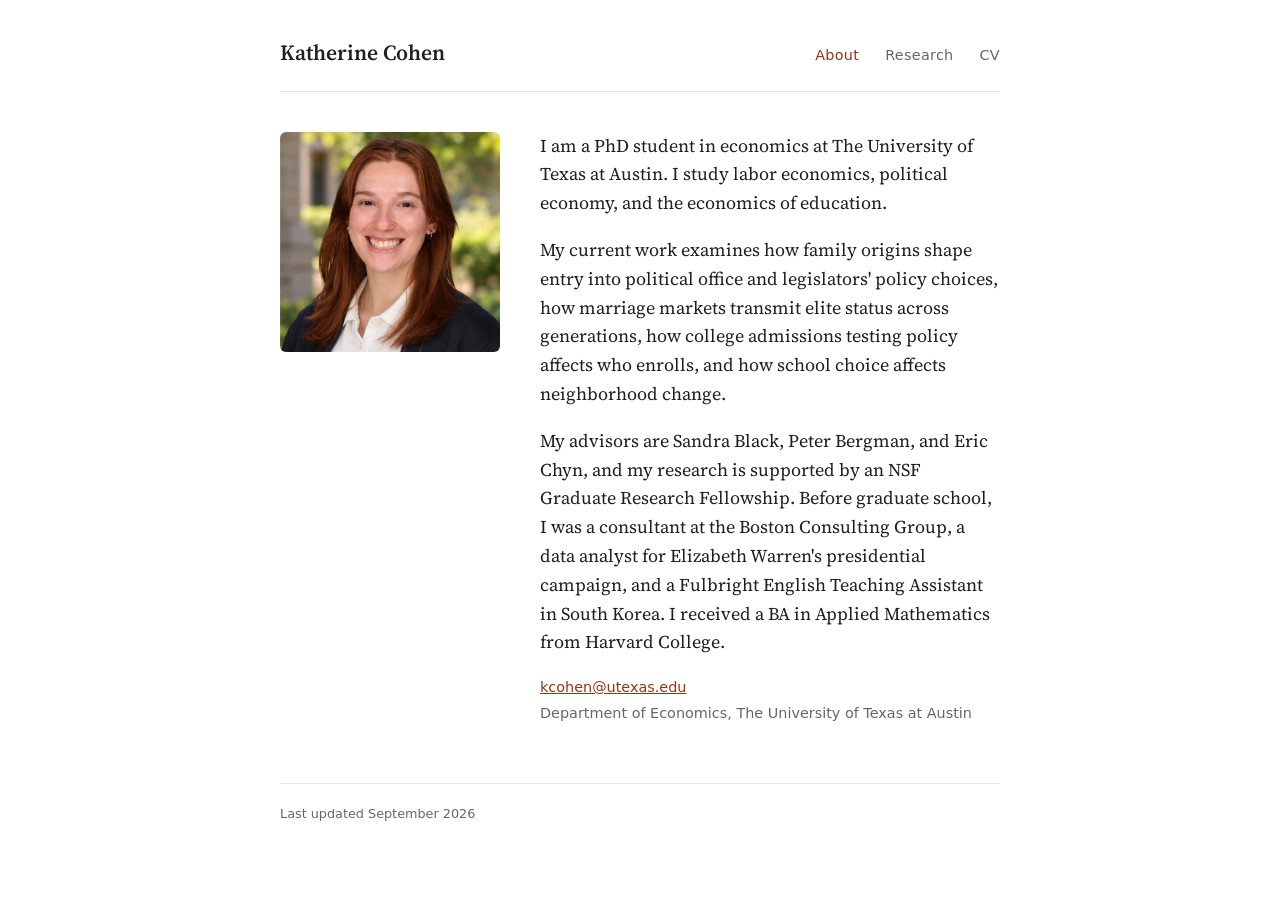
==== index.html @ c25a2d51 "Initial site" ====
<!doctype html>
<html lang="en">
<head>
  <meta charset="utf-8">
  <meta name="viewport" content="width=device-width, initial-scale=1">
  <title>Katherine Cohen</title>
  <meta name="description" content="Katherine Cohen, PhD student in economics at The University of Texas at Austin.">
  <link rel="preconnect" href="https://fonts.googleapis.com">
  <link href="https://fonts.googleapis.com/css2?family=Source+Serif+4:opsz,wght@8..60,400;8..60,600&display=swap" rel="stylesheet">
  <link rel="stylesheet" href="style.css">
</head>
<body>
<div class="wrap">
  <header>
    <a class="name" href="index.html">Katherine Cohen</a>
    <nav>
      <a href="index.html" aria-current="page">About</a>
      <a href="research.html">Research</a>
      <a href="assets/Cohen_CV.pdf">CV</a>
      <!-- <a href="hobbies.html">Hobbies</a> -->
    </nav>
  </header>

  <main>
    <section class="intro">
      <img src="assets/headshot.jpg" alt="Photo of Katherine Cohen">
      <div>
        <p>I am a PhD student in economics at The University of Texas at Austin. I study labor economics, political economy, and the economics of education.</p>
        <p>My current work examines how family origins shape entry into political office and legislators' policy choices, how marriage markets transmit elite status across generations, how college admissions testing policy affects who enrolls, and how school choice affects neighborhood change.</p>
        <p>My advisors are Sandra Black, Peter Bergman, and Eric Chyn, and my research is supported by an NSF Graduate Research Fellowship. Before graduate school, I was a consultant at the Boston Consulting Group, a data analyst for Elizabeth Warren's presidential campaign, and a Fulbright English Teaching Assistant in South Korea. I received a BA in Applied Mathematics from Harvard College.</p>
        <div class="contact">
          <a href="mailto:kcohen@utexas.edu">kcohen@utexas.edu</a><br>
          Department of Economics, The University of Texas at Austin
        </div>
      </div>
    </section>
  </main>

  <footer>Last updated September 2026</footer>
</div>
</body>
</html>
---- style.css ----
:root {
  --text: #1f1f1f;
  --muted: #666;
  --accent: #9a3412;
  --rule: #e5e5e5;
  --bg: #ffffff;
}
@media (prefers-color-scheme: dark) {
  :root {
    --text: #e8e6e3;
    --muted: #a3a3a3;
    --accent: #f0a37a;
    --rule: #333;
    --bg: #161616;
  }
}

* { box-sizing: border-box; }

body {
  margin: 0;
  background: var(--bg);
  color: var(--text);
  font-family: "Source Serif 4", Georgia, serif;
  font-size: 18px;
  line-height: 1.6;
}

.wrap {
  max-width: 760px;
  margin: 0 auto;
  padding: 0 20px;
}

/* Header and navigation */
header {
  display: flex;
  flex-wrap: wrap;
  justify-content: space-between;
  align-items: baseline;
  gap: 8px 24px;
  padding: 36px 0 20px;
  border-bottom: 1px solid var(--rule);
}
.name {
  font-size: 1.35rem;
  font-weight: 600;
  color: var(--text);
  text-decoration: none;
}
nav a {
  margin-left: 22px;
  color: var(--muted);
  text-decoration: none;
  font-family: system-ui, -apple-system, sans-serif;
  font-size: 0.9rem;
  letter-spacing: 0.02em;
}
nav a:first-child { margin-left: 0; }
nav a:hover, nav a[aria-current="page"] { color: var(--accent); }

main { padding: 40px 0 56px; }

a { color: var(--accent); }

/* Home page */
.intro {
  display: grid;
  grid-template-columns: 220px 1fr;
  gap: 40px;
  align-items: start;
}
.intro img {
  width: 100%;
  border-radius: 6px;
  display: block;
}
.intro p:first-child { margin-top: 0; }
.contact {
  font-family: system-ui, -apple-system, sans-serif;
  font-size: 0.9rem;
  color: var(--muted);
  margin-top: 14px;
  line-height: 1.8;
}
@media (max-width: 620px) {
  .intro { grid-template-columns: 1fr; gap: 24px; }
  .intro img { max-width: 200px; }
}

/* Research page */
h2 {
  font-size: 1.05rem;
  font-family: system-ui, -apple-system, sans-serif;
  text-transform: uppercase;
  letter-spacing: 0.08em;
  color: var(--muted);
  font-weight: 600;
  margin: 40px 0 16px;
}
h2:first-child { margin-top: 0; }
.paper { margin-bottom: 26px; }
.paper .title { font-weight: 600; }
.paper .meta { color: var(--muted); font-size: 0.95rem; }
.paper details { margin-top: 6px; font-size: 0.95rem; }
.paper summary {
  cursor: pointer;
  color: var(--accent);
  font-family: system-ui, -apple-system, sans-serif;
  font-size: 0.85rem;
}
.paper details p { margin: 8px 0 0; }

footer {
  border-top: 1px solid var(--rule);
  padding: 20px 0 40px;
  color: var(--muted);
  font-size: 0.8rem;
  font-family: system-ui, -apple-system, sans-serif;
}
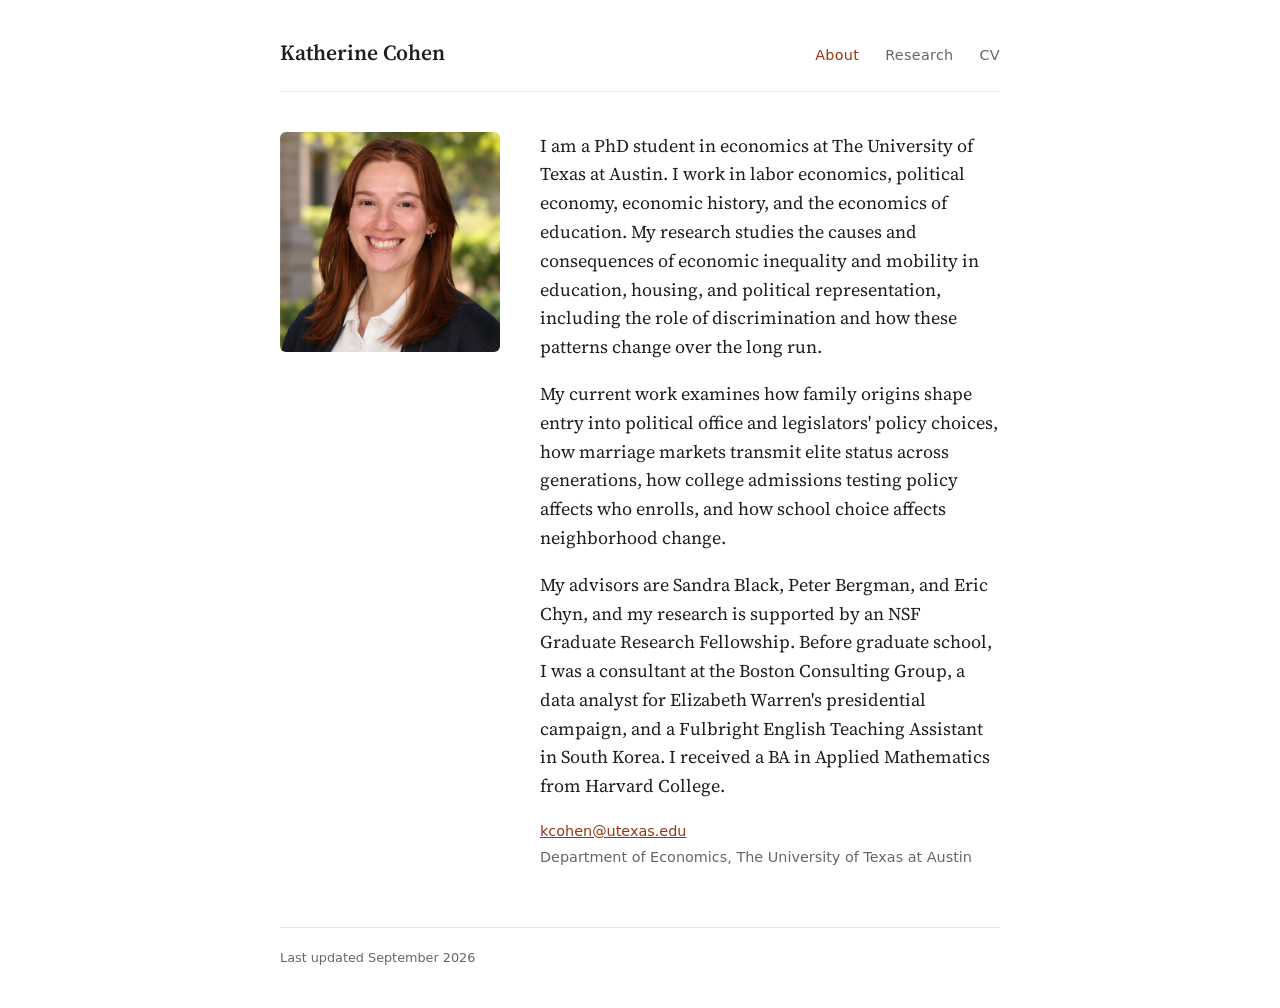
==== commit 4d691dd7: "Update bio and CV" ====
--- a/index.html
+++ b/index.html
@@ -25,7 +25,7 @@
     <section class="intro">
       <img src="assets/headshot.jpg" alt="Photo of Katherine Cohen">
       <div>
-        <p>I am a PhD student in economics at The University of Texas at Austin. I study labor economics, political economy, and the economics of education.</p>
+        <p>I am a PhD student in economics at The University of Texas at Austin. I work in labor economics, political economy, economic history, and the economics of education. My research studies the causes and consequences of economic inequality and mobility in education, housing, and political representation, including the role of discrimination and how these patterns change over the long run.</p>
         <p>My current work examines how family origins shape entry into political office and legislators' policy choices, how marriage markets transmit elite status across generations, how college admissions testing policy affects who enrolls, and how school choice affects neighborhood change.</p>
         <p>My advisors are Sandra Black, Peter Bergman, and Eric Chyn, and my research is supported by an NSF Graduate Research Fellowship. Before graduate school, I was a consultant at the Boston Consulting Group, a data analyst for Elizabeth Warren's presidential campaign, and a Fulbright English Teaching Assistant in South Korea. I received a BA in Applied Mathematics from Harvard College.</p>
         <div class="contact">
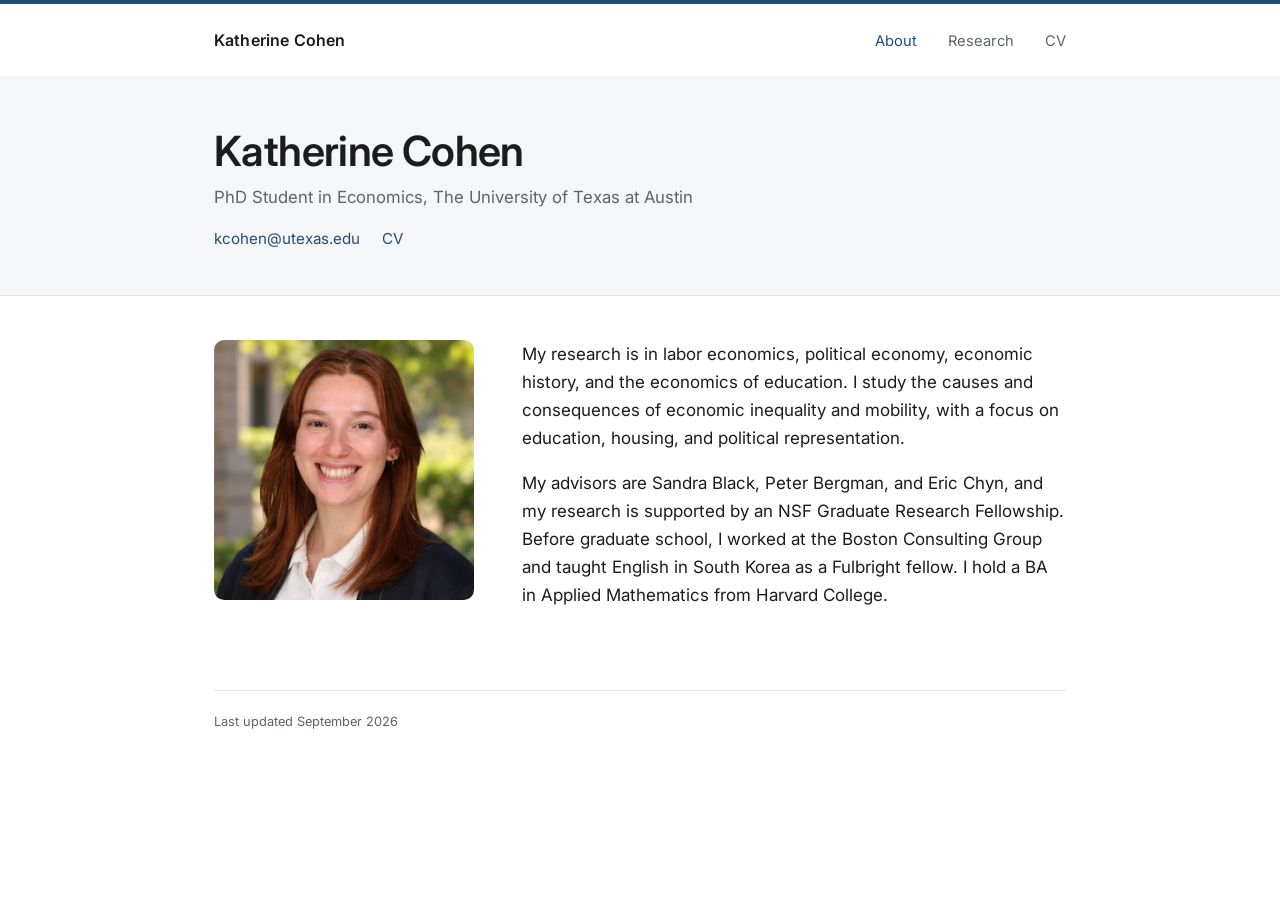
==== commit 3a6b7844: "Shorten bio, new layout" ====
--- a/index.html
+++ b/index.html
@@ -6,7 +6,7 @@
   <title>Katherine Cohen</title>
   <meta name="description" content="Katherine Cohen, PhD student in economics at The University of Texas at Austin.">
   <link rel="preconnect" href="https://fonts.googleapis.com">
-  <link href="https://fonts.googleapis.com/css2?family=Source+Serif+4:opsz,wght@8..60,400;8..60,600&display=swap" rel="stylesheet">
+  <link href="https://fonts.googleapis.com/css2?family=Inter:wght@400;600&display=swap" rel="stylesheet">
   <link rel="stylesheet" href="style.css">
 </head>
 <body>
@@ -20,18 +20,26 @@
       <!-- <a href="hobbies.html">Hobbies</a> -->
     </nav>
   </header>
+</div>
 
+<section class="hero">
+  <div class="wrap">
+    <h1>Katherine Cohen</h1>
+    <p class="role">PhD Student in Economics, The University of Texas at Austin</p>
+    <div class="links">
+      <a href="mailto:kcohen@utexas.edu">kcohen@utexas.edu</a>
+      <a href="assets/Cohen_CV.pdf">CV</a>
+    </div>
+  </div>
+</section>
+
+<div class="wrap">
   <main>
     <section class="intro">
       <img src="assets/headshot.jpg" alt="Photo of Katherine Cohen">
       <div>
-        <p>I am a PhD student in economics at The University of Texas at Austin. I work in labor economics, political economy, economic history, and the economics of education. My research studies the causes and consequences of economic inequality and mobility in education, housing, and political representation, including the role of discrimination and how these patterns change over the long run.</p>
-        <p>My current work examines how family origins shape entry into political office and legislators' policy choices, how marriage markets transmit elite status across generations, how college admissions testing policy affects who enrolls, and how school choice affects neighborhood change.</p>
-        <p>My advisors are Sandra Black, Peter Bergman, and Eric Chyn, and my research is supported by an NSF Graduate Research Fellowship. Before graduate school, I was a consultant at the Boston Consulting Group, a data analyst for Elizabeth Warren's presidential campaign, and a Fulbright English Teaching Assistant in South Korea. I received a BA in Applied Mathematics from Harvard College.</p>
-        <div class="contact">
-          <a href="mailto:kcohen@utexas.edu">kcohen@utexas.edu</a><br>
-          Department of Economics, The University of Texas at Austin
-        </div>
+        <p>My research is in labor economics, political economy, economic history, and the economics of education. I study the causes and consequences of economic inequality and mobility, with a focus on education, housing, and political representation.</p>
+        <p>My advisors are Sandra Black, Peter Bergman, and Eric Chyn, and my research is supported by an NSF Graduate Research Fellowship. Before graduate school, I worked at the Boston Consulting Group and taught English in South Korea as a Fulbright fellow. I hold a BA in Applied Mathematics from Harvard College.</p>
       </div>
     </section>
   </main>
--- a/style.css
+++ b/style.css
@@ -1,17 +1,19 @@
 :root {
-  --text: #1f1f1f;
-  --muted: #666;
-  --accent: #9a3412;
-  --rule: #e5e5e5;
+  --text: #1c1c1e;
+  --muted: #5f6368;
+  --accent: #1f4e79;
+  --rule: #e6e6e6;
   --bg: #ffffff;
+  --band: #f5f6f8;
 }
 @media (prefers-color-scheme: dark) {
   :root {
-    --text: #e8e6e3;
-    --muted: #a3a3a3;
-    --accent: #f0a37a;
-    --rule: #333;
-    --bg: #161616;
+    --text: #e8e8ea;
+    --muted: #a0a4aa;
+    --accent: #8cb8e6;
+    --rule: #2e3136;
+    --bg: #141517;
+    --band: #1c1e21;
   }
 }
 
@@ -21,94 +23,107 @@
   margin: 0;
   background: var(--bg);
   color: var(--text);
-  font-family: "Source Serif 4", Georgia, serif;
-  font-size: 18px;
-  line-height: 1.6;
+  font-family: "Inter", system-ui, -apple-system, "Segoe UI", sans-serif;
+  font-size: 17px;
+  line-height: 1.65;
+  border-top: 4px solid var(--accent);
 }
 
 .wrap {
-  max-width: 760px;
+  max-width: 900px;
   margin: 0 auto;
-  padding: 0 20px;
+  padding: 0 24px;
 }
 
-/* Header and navigation */
+a { color: var(--accent); text-decoration: none; }
+a:hover { text-decoration: underline; }
+
+/* Top bar */
 header {
   display: flex;
   flex-wrap: wrap;
   justify-content: space-between;
-  align-items: baseline;
+  align-items: center;
   gap: 8px 24px;
-  padding: 36px 0 20px;
-  border-bottom: 1px solid var(--rule);
+  padding: 22px 0;
 }
 .name {
-  font-size: 1.35rem;
   font-weight: 600;
+  font-size: 1rem;
   color: var(--text);
-  text-decoration: none;
+  letter-spacing: 0.01em;
 }
+.name:hover { text-decoration: none; }
 nav a {
-  margin-left: 22px;
+  margin-left: 26px;
   color: var(--muted);
-  text-decoration: none;
-  font-family: system-ui, -apple-system, sans-serif;
-  font-size: 0.9rem;
-  letter-spacing: 0.02em;
+  font-size: 0.92rem;
 }
 nav a:first-child { margin-left: 0; }
-nav a:hover, nav a[aria-current="page"] { color: var(--accent); }
+nav a:hover, nav a[aria-current="page"] { color: var(--accent); text-decoration: none; }
 
-main { padding: 40px 0 56px; }
+/* Home page hero */
+.hero {
+  background: var(--band);
+  border-bottom: 1px solid var(--rule);
+  padding: 52px 0 44px;
+}
+.hero h1 {
+  font-size: 2.6rem;
+  font-weight: 600;
+  letter-spacing: -0.015em;
+  line-height: 1.15;
+  margin: 0 0 8px;
+}
+.hero .role { color: var(--muted); margin: 0; font-size: 1.05rem; }
+.hero .links {
+  margin-top: 14px;
+  font-size: 0.95rem;
+  display: flex;
+  flex-wrap: wrap;
+  gap: 6px 22px;
+}
 
-a { color: var(--accent); }
+main { padding: 44px 0 64px; }
 
-/* Home page */
 .intro {
   display: grid;
-  grid-template-columns: 220px 1fr;
-  gap: 40px;
+  grid-template-columns: 260px 1fr;
+  gap: 48px;
   align-items: start;
 }
 .intro img {
   width: 100%;
-  border-radius: 6px;
+  aspect-ratio: 1 / 1;
+  object-fit: cover;
+  border-radius: 10px;
   display: block;
 }
 .intro p:first-child { margin-top: 0; }
-.contact {
-  font-family: system-ui, -apple-system, sans-serif;
-  font-size: 0.9rem;
-  color: var(--muted);
-  margin-top: 14px;
-  line-height: 1.8;
-}
-@media (max-width: 620px) {
-  .intro { grid-template-columns: 1fr; gap: 24px; }
-  .intro img { max-width: 200px; }
+@media (max-width: 680px) {
+  .hero { padding: 36px 0 30px; }
+  .hero h1 { font-size: 2rem; }
+  .intro { grid-template-columns: 1fr; gap: 28px; }
+  .intro img { max-width: 220px; }
 }
 
 /* Research page */
 h2 {
-  font-size: 1.05rem;
-  font-family: system-ui, -apple-system, sans-serif;
+  font-size: 0.8rem;
   text-transform: uppercase;
-  letter-spacing: 0.08em;
+  letter-spacing: 0.12em;
   color: var(--muted);
   font-weight: 600;
-  margin: 40px 0 16px;
+  margin: 44px 0 18px;
+  padding-bottom: 8px;
+  border-bottom: 1px solid var(--rule);
 }
 h2:first-child { margin-top: 0; }
 .paper { margin-bottom: 26px; }
-.paper .title { font-weight: 600; }
-.paper .meta { color: var(--muted); font-size: 0.95rem; }
-.paper details { margin-top: 6px; font-size: 0.95rem; }
-.paper summary {
-  cursor: pointer;
-  color: var(--accent);
-  font-family: system-ui, -apple-system, sans-serif;
-  font-size: 0.85rem;
-}
+.paper .title { font-weight: 600; font-size: 1.02rem; line-height: 1.45; }
+.paper .meta { color: var(--muted); font-size: 0.93rem; margin-top: 2px; }
+.paper details { margin-top: 6px; font-size: 0.94rem; }
+.paper summary { cursor: pointer; color: var(--accent); font-size: 0.88rem; }
 .paper details p { margin: 8px 0 0; }
 
 footer {
@@ -116,5 +131,4 @@
   padding: 20px 0 40px;
   color: var(--muted);
   font-size: 0.8rem;
-  font-family: system-ui, -apple-system, sans-serif;
 }
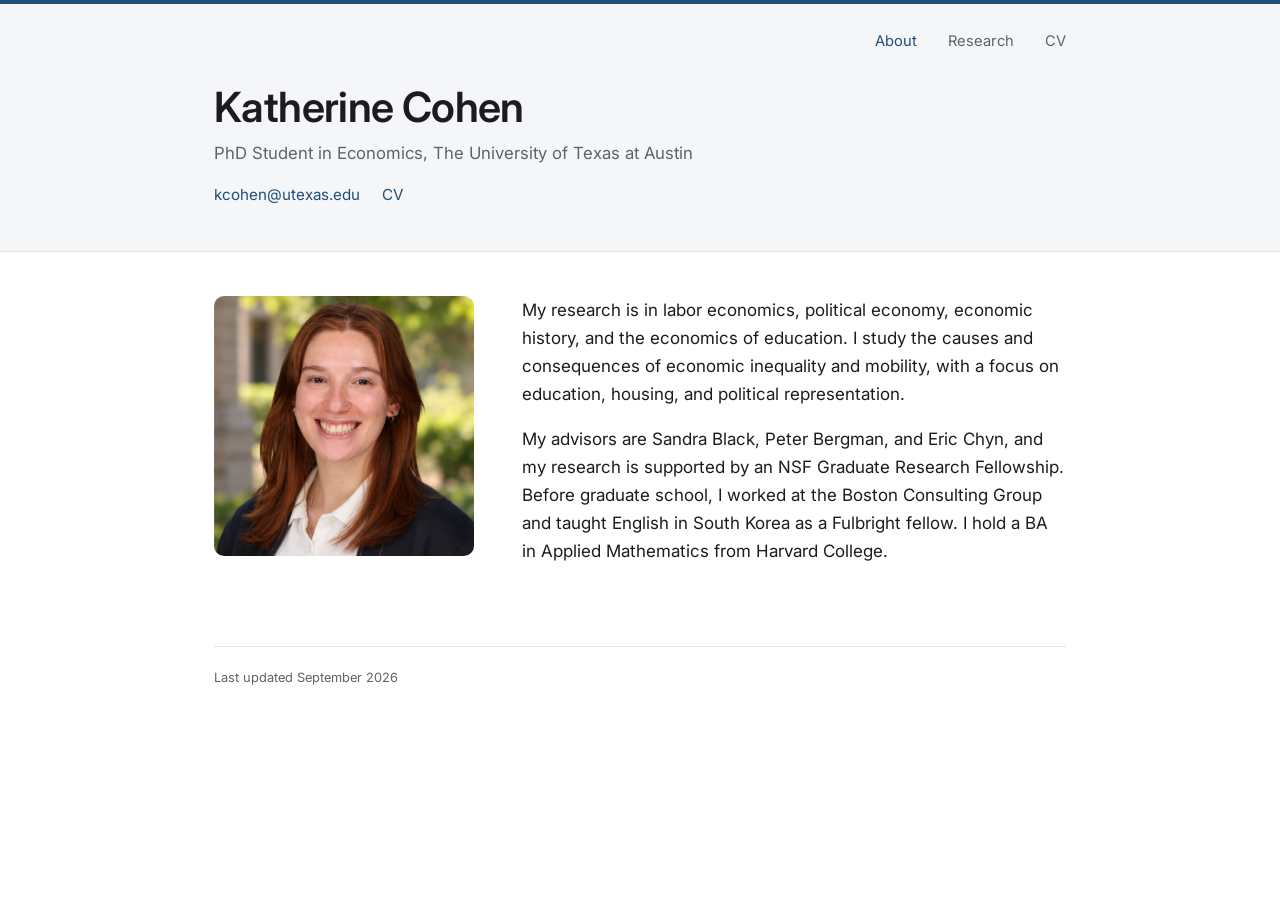
==== commit bd54760a: "Remove duplicate name on home page" ====
--- a/index.html
+++ b/index.html
@@ -10,9 +10,9 @@
   <link rel="stylesheet" href="style.css">
 </head>
 <body>
-<div class="wrap">
+<section class="hero">
+  <div class="wrap">
   <header>
-    <a class="name" href="index.html">Katherine Cohen</a>
     <nav>
       <a href="index.html" aria-current="page">About</a>
       <a href="research.html">Research</a>
@@ -20,10 +20,6 @@
       <!-- <a href="hobbies.html">Hobbies</a> -->
     </nav>
   </header>
-</div>
-
-<section class="hero">
-  <div class="wrap">
     <h1>Katherine Cohen</h1>
     <p class="role">PhD Student in Economics, The University of Texas at Austin</p>
     <div class="links">
--- a/style.css
+++ b/style.css
@@ -66,8 +66,9 @@
 .hero {
   background: var(--band);
   border-bottom: 1px solid var(--rule);
-  padding: 52px 0 44px;
+  padding: 0 0 44px;
 }
+.hero header { justify-content: flex-end; padding: 22px 0 30px; }
 .hero h1 {
   font-size: 2.6rem;
   font-weight: 600;
@@ -101,7 +102,8 @@
 }
 .intro p:first-child { margin-top: 0; }
 @media (max-width: 680px) {
-  .hero { padding: 36px 0 30px; }
+  .hero { padding: 0 0 30px; }
+  .hero header { justify-content: flex-start; padding-bottom: 22px; }
   .hero h1 { font-size: 2rem; }
   .intro { grid-template-columns: 1fr; gap: 28px; }
   .intro img { max-width: 220px; }
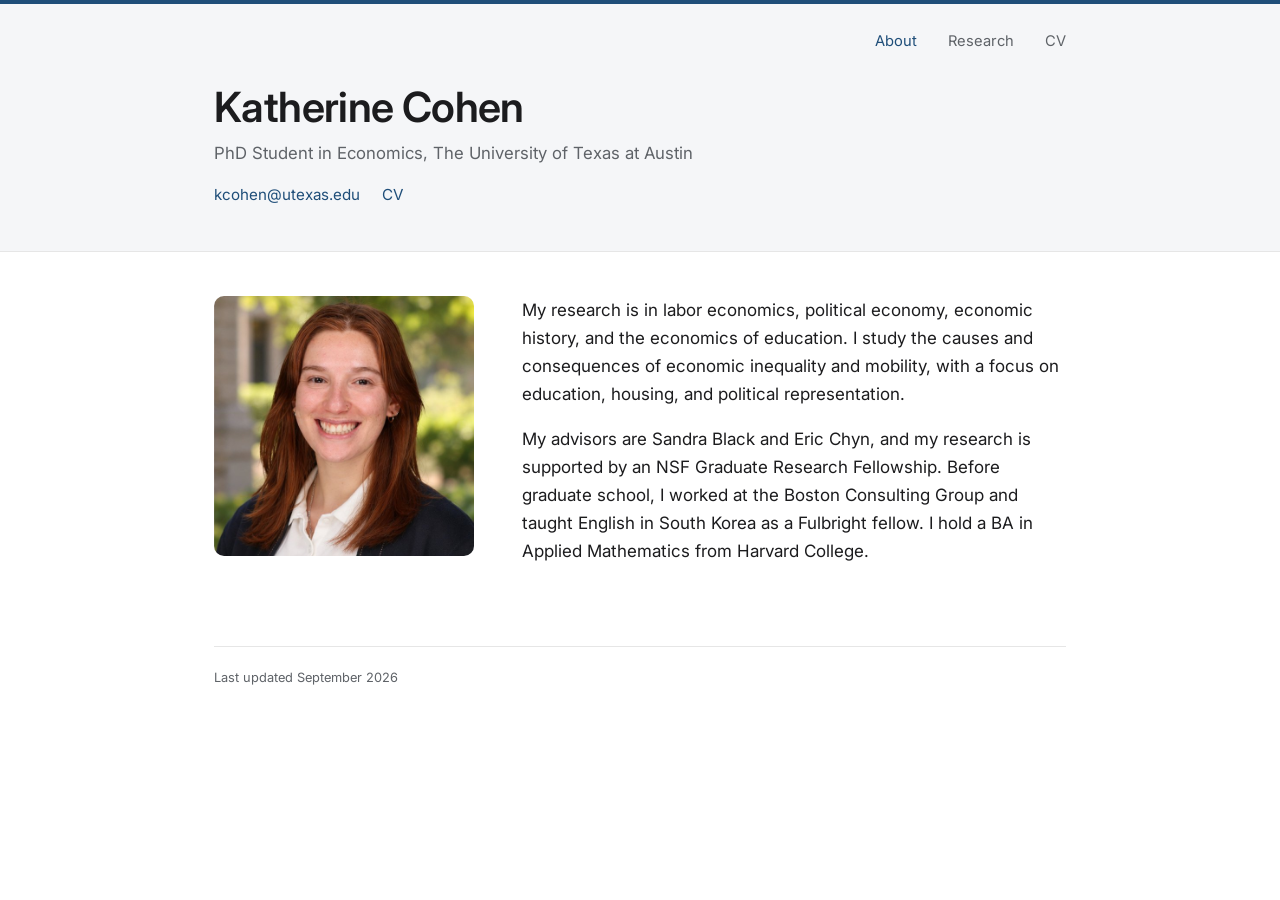
==== commit cf9e6e54: "Update advisors" ====
--- a/index.html
+++ b/index.html
@@ -35,7 +35,7 @@
       <img src="assets/headshot.jpg" alt="Photo of Katherine Cohen">
       <div>
         <p>My research is in labor economics, political economy, economic history, and the economics of education. I study the causes and consequences of economic inequality and mobility, with a focus on education, housing, and political representation.</p>
-        <p>My advisors are Sandra Black, Peter Bergman, and Eric Chyn, and my research is supported by an NSF Graduate Research Fellowship. Before graduate school, I worked at the Boston Consulting Group and taught English in South Korea as a Fulbright fellow. I hold a BA in Applied Mathematics from Harvard College.</p>
+        <p>My advisors are Sandra Black and Eric Chyn, and my research is supported by an NSF Graduate Research Fellowship. Before graduate school, I worked at the Boston Consulting Group and taught English in South Korea as a Fulbright fellow. I hold a BA in Applied Mathematics from Harvard College.</p>
       </div>
     </section>
   </main>
